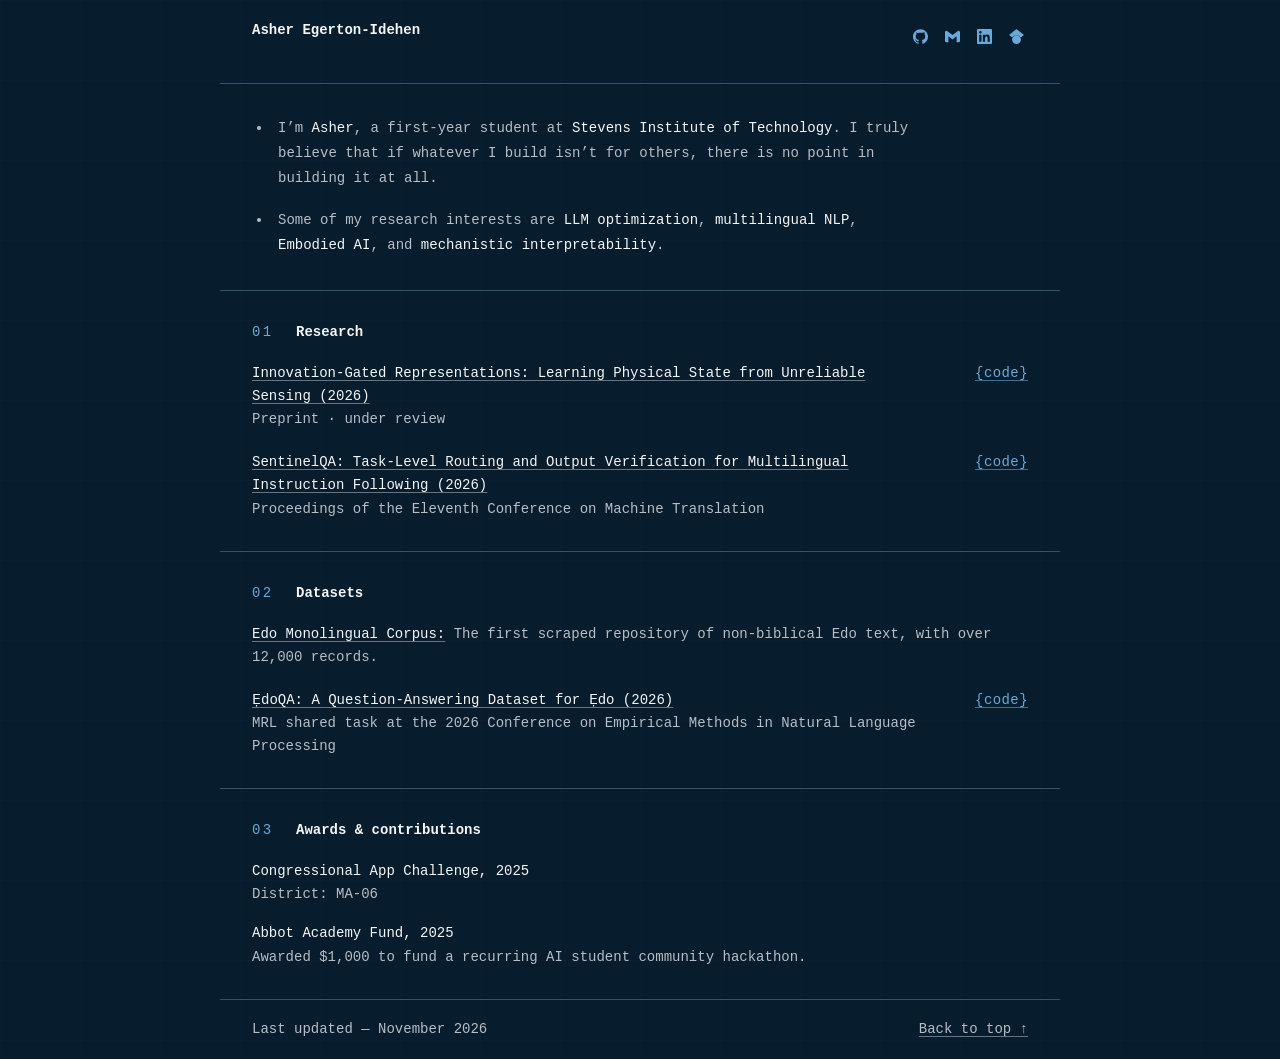
==== index.html @ d7df7f30 "edits" ====
<!doctype html>
<html lang="en">
  <head>
    <meta charset="UTF-8" />
    <meta name="viewport" content="width=device-width, initial-scale=1.0" />
    <meta name="google-site-verification" content="DJF_JwgvWjch7w2VTW02eeQmT7Ot7f7ZfpqR1-8GOWg" />
    <meta
      name="description"
      content="The personal website of Asher Egerton-Idehen — research, datasets, and awards."
    />
    <title>Asher Egerton-Idehen</title>
    <!-- Bump this version whenever styles.css changes to avoid stale browser caches. -->
    <link rel="stylesheet" href="styles.css?v=20261101-4" />
  </head>
  <body>
    <main class="page-shell">
      <header class="site-header">
        <a class="wordmark" href="#top" id="top" aria-label="Back to top">
          <span class="name">Asher Egerton-Idehen</span>
        </a>

        <nav class="social-grid" aria-label="Social links">
          <a href="https://github.com/asheregertonidehen" target="_blank" rel="noreferrer" aria-label="GitHub"><svg aria-hidden="true" focusable="false" viewBox="0 0 24 24"><path d="M12 .297c-6.63 0-12 5.373-12 12 0 5.303 3.438 9.8 8.205 11.385.6.113.82-.258.82-.577 0-.285-.01-1.04-.015-2.04-3.338.724-4.042-1.61-4.042-1.61C4.422 18.07 3.633 17.7 3.633 17.7c-1.087-.744.084-.729.084-.729 1.205.084 1.838 1.236 1.838 1.236 1.07 1.835 2.809 1.305 3.495.998.108-.776.417-1.305.76-1.605-2.665-.3-5.466-1.332-5.466-5.93 0-1.31.465-2.38 1.235-3.22-.135-.303-.54-1.523.105-3.176 0 0 1.005-.322 3.3 1.23.96-.267 1.98-.399 3-.405 1.02.006 2.04.138 3 .405 2.28-1.552 3.285-1.23 3.285-1.23.645 1.653.24 2.873.12 3.176.765.84 1.23 1.91 1.23 3.22 0 4.61-2.805 5.625-5.475 5.92.42.36.81 1.096.81 2.22 0 1.606-.015 2.896-.015 3.286 0 .315.21.69.825.57C20.565 22.092 24 17.592 24 12.297c0-6.627-5.373-12-12-12"/></svg></a>
          <a href="mailto:asheregerton1@gmail.com" aria-label="Email"><svg aria-hidden="true" focusable="false" viewBox="0 0 24 24"><path d="M24 5.457v13.909c0 .904-.732 1.636-1.636 1.636h-3.819V11.73L12 16.64l-6.545-4.91v9.273H1.636A1.636 1.636 0 0 1 0 19.366V5.457c0-2.023 2.309-3.178 3.927-1.964L5.455 4.64 12 9.548l6.545-4.91 1.528-1.145C21.69 2.28 24 3.434 24 5.457z"/></svg></a>
          <a href="https://www.linkedin.com/in/asher-egerton-idehen-88896b338/?lipi=urn%3Ali%3Apage%3Ad_flagship3_profile_view_base_contact_details%3BjixC4QGNSNKTmXT0iYVfNg%3D%3D" target="_blank" rel="noreferrer" aria-label="LinkedIn"><svg aria-hidden="true" focusable="false" viewBox="0 0 24 24"><path d="M20.447 20.452h-3.554v-5.569c0-1.328-.027-3.037-1.852-3.037-1.853 0-2.136 1.445-2.136 2.939v5.667H9.351V9h3.414v1.561h.046c.477-.9 1.637-1.85 3.37-1.85 3.601 0 4.267 2.37 4.267 5.455v6.286zM5.337 7.433c-1.144 0-2.063-.926-2.063-2.065 0-1.138.92-2.063 2.063-2.063 1.14 0 2.064.925 2.064 2.063 0 1.139-.925 2.065-2.064 2.065zm1.782 13.019H3.555V9h3.564v11.452zM22.225 0H1.771C.792 0 0 .774 0 1.729v20.542C0 23.227.792 24 1.771 24h20.451C23.2 24 24 23.227 24 22.271V1.729C24 .774 23.2 0 22.222 0h.003z"/></svg></a>
          <a href="https://scholar.google.com/citations?user=6C7gYdUAAAAJ&amp;hl=en" target="_blank" rel="noreferrer" aria-label="Google Scholar"><svg aria-hidden="true" focusable="false" viewBox="0 0 24 24"><path d="M5.242 13.769L0 9.5 12 0l12 9.5-5.242 4.269C17.548 11.249 14.978 9.5 12 9.5c-2.977 0-5.548 1.748-6.758 4.269zM12 10a7 7 0 1 0 0 14 7 7 0 0 0 0-14z"/></svg></a>
        </nav>
      </header>

      <section class="intro ruled-section" aria-label="About me">
        <ul class="intro-list">
          <li>
            <p>I’m <strong>Asher</strong>, a first-year student at <strong>Stevens Institute of Technology</strong>. I truly believe that if whatever I build isn’t for others, there is no point in building it at all.</p>
          </li>
          <li>
            <p>Some of my research interests are <strong>LLM optimization</strong>, <strong>multilingual NLP</strong>, <strong>Embodied AI</strong>, and <strong>mechanistic interpretability</strong>.</p>
          </li>
        </ul>
      </section>

      <section class="ruled-section" id="research">
        <div class="section-heading">
          <p>01</p>
          <h2>Research</h2>
        </div>
        <ul class="project-list research-list">
          <li>
            <p><a class="title-link" href="papers/igr.pdf" target="_blank" rel="noreferrer">Innovation-Gated Representations: Learning Physical State from Unreliable Sensing (2026)</a><br /><span class="venue">Preprint · under review</span></p>
            <a class="file-link" href="https://github.com/asheregertonidehen/IGR" target="_blank" rel="noreferrer" aria-label="View Innovation-Gated Representations code">{code}</a>
          </li>
          <li>
            <p><a class="title-link" href="https://aclanthology.org/2026.wmt-main.127.pdf" target="_blank" rel="noreferrer">SentinelQA: Task-Level Routing and Output Verification for Multilingual Instruction Following (2026)</a><br /><span class="venue">Proceedings of the Eleventh Conference on Machine Translation</span></p>
            <a class="file-link" href="https://github.com/asheregertonidehen/sentinelqa" target="_blank" rel="noreferrer" aria-label="View SentinelQA code">{code}</a>
          </li>
        </ul>
      </section>

      <section class="ruled-section" id="datasets">
        <div class="section-heading">
          <p>02</p>
          <h2>Datasets</h2>
        </div>
        <ul class="project-list">
          <li>
            <p><a class="title-link" href="https://github.com/asheregertonidehen/edo-monolingual-corpus" target="_blank" rel="noreferrer">Edo Monolingual Corpus:</a> The first scraped repository of non-biblical Edo text, with over 12,000 records.</p>
          </li>
          <li>
            <p><a class="title-link" href="papers/biniqa.pdf" target="_blank" rel="noreferrer">ẸdoQA: A Question-Answering Dataset for Ẹdo (2026)</a><br /><span class="venue">MRL shared task at the 2026 Conference on Empirical Methods in Natural Language Processing</span></p>
            <a class="file-link" href="https://github.com/asheregertonidehen/edoqa" target="_blank" rel="noreferrer" aria-label="View ẸdoQA code">{code}</a>
          </li>
        </ul>
      </section>

      <section class="ruled-section" id="awards">
        <div class="section-heading">
          <p>03</p>
          <h2>Awards &amp; contributions</h2>
        </div>
        <ul class="plain-list">
          <li><strong>Congressional App Challenge, 2025</strong><br />District: MA-06</li>
          <li><strong>Abbot Academy Fund, 2025</strong><br />Awarded $1,000 to fund a recurring AI student community hackathon.</li>
        </ul>
      </section>

      <footer>
        <p>Last updated — November 2026</p>
        <a href="#top">Back to top ↑</a>
      </footer>
    </main>
  </body>
</html>
---- styles.css ----
:root {
  --ink: #f5f6f7;
  --muted: #b7bec5;
  --blue: #6aa9d9;
  --deep-blue: #071c2d;
  --line-strong: rgba(129, 186, 225, 0.36);
  --grid: rgba(89, 153, 196, 0.025);
}

* { box-sizing: border-box; }

html { scroll-behavior: smooth; }

body {
  margin: 0;
  min-width: 320px;
  color: var(--muted);
  background-color: var(--deep-blue);
  background-image:
    linear-gradient(var(--grid) 1px, transparent 1px),
    linear-gradient(90deg, var(--grid) 1px, transparent 1px);
  background-size: 80px 80px;
  font-family: ui-monospace, "SFMono-Regular", Consolas, "Liberation Mono", monospace;
  font-size: 14px;
  line-height: 1.65;
}

a { color: inherit; }

.page-shell {
  width: min(840px, calc(100% - 48px));
  margin: 0 auto;
}

.site-header {
  display: grid;
  grid-template-columns: minmax(0, 1fr) auto;
  align-items: start;
  gap: 16px;
  min-height: 84px;
  padding: 22px 32px;
  border-bottom: 1px solid var(--line-strong);
}

.wordmark {
  display: flex;
  flex-direction: column;
  color: var(--ink);
  text-decoration: none;
}

.section-heading p {
  margin: 0;
  color: var(--blue);
  font-size: inherit;
  letter-spacing: .16em;
  text-transform: uppercase;
}

.name {
  font-size: inherit;
  font-weight: 700;
  letter-spacing: 0;
  line-height: 1.25;
}

.social-grid {
  display: flex;
  gap: 8px;
  justify-self: end;
  margin: 0;
}

.social-grid a {
  position: relative;
  display: inline-flex;
  align-items: center;
  justify-content: center;
  flex: 0 0 auto;
  min-width: 24px;
  min-height: 28px;
  color: var(--blue);
  text-decoration: none;
  transition: opacity .18s ease;
}

.social-grid svg { width: 15px; height: 15px; fill: currentColor; }
.social-grid a:hover,
.social-grid a:focus-visible { opacity: .7; }
.ruled-section { padding: 30px 32px; border-bottom: 1px solid var(--line-strong); }
.intro { padding-block: 32px; }

.section-heading {
  display: grid;
  grid-template-columns: 32px 1fr;
  gap: 12px;
  align-items: baseline;
  margin-bottom: 18px;
}

h2 {
  margin: 0;
  color: var(--ink);
  font-size: inherit;
  font-weight: 700;
  letter-spacing: 0;
  line-height: inherit;
}

.project-list, .plain-list { margin: 0; padding: 0; list-style: none; }

.intro-list { max-width: 680px; margin: 0; padding-left: 20px; line-height: 1.8; }
.intro-list li { padding-left: 6px; }
.intro-list li + li { margin-top: 16px; }
.intro-list li::marker { color: var(--muted); }
.intro-list p { margin: 0; }

.project-list li {
  display: grid;
  grid-template-columns: 1fr auto;
  gap: 18px;
  align-items: start;
  padding: 0 0 20px;
}
.project-list li:last-child { padding-bottom: 0; }

.project-list p { margin: 0; }
strong { color: var(--ink); font-weight: 500; }
.title-link { color: var(--ink); font-weight: 500; text-decoration: none; }
.title-link:hover, .title-link:focus-visible { text-decoration: underline; text-underline-offset: 3px; }
.venue { color: var(--muted); font-weight: 400; }

.file-link, .status {
  min-width: 84px;
  color: var(--blue);
  font-size: inherit;
  letter-spacing: .03em;
  text-align: right;
  text-decoration: none;
}

.file-link:hover, .file-link:focus-visible { text-decoration: underline; }

.plain-list li { padding: 0 0 16px; }
.plain-list li:last-child { padding-bottom: 0; }

footer { display: flex; justify-content: space-between; padding: 18px 32px; color: var(--muted); font-size: inherit; }
footer p { margin: 0; }
footer a { text-decoration: none; }

.title-link, .file-link, .social-grid a, footer a {
  text-decoration: underline;
  text-decoration-color: rgba(183, 190, 197, 0.55);
  text-decoration-thickness: 1px;
  text-underline-offset: 3px;
}

.file-link[aria-label$="code"] { text-decoration-color: #3f6f94; }

@media (max-width: 640px) {
  .page-shell { width: calc(100% - 24px); }
  .site-header { padding: 20px 18px; }
  .ruled-section { padding: 26px 18px; }
  .intro { padding-block: 28px; }
  .section-heading { grid-template-columns: 28px 1fr; gap: 8px; }
  .project-list li { grid-template-columns: 1fr; gap: 12px; }
  .file-link, .status { text-align: left; }
  footer { padding: 18px; }
}

@media (prefers-reduced-motion: reduce) {
  html { scroll-behavior: auto; }
}
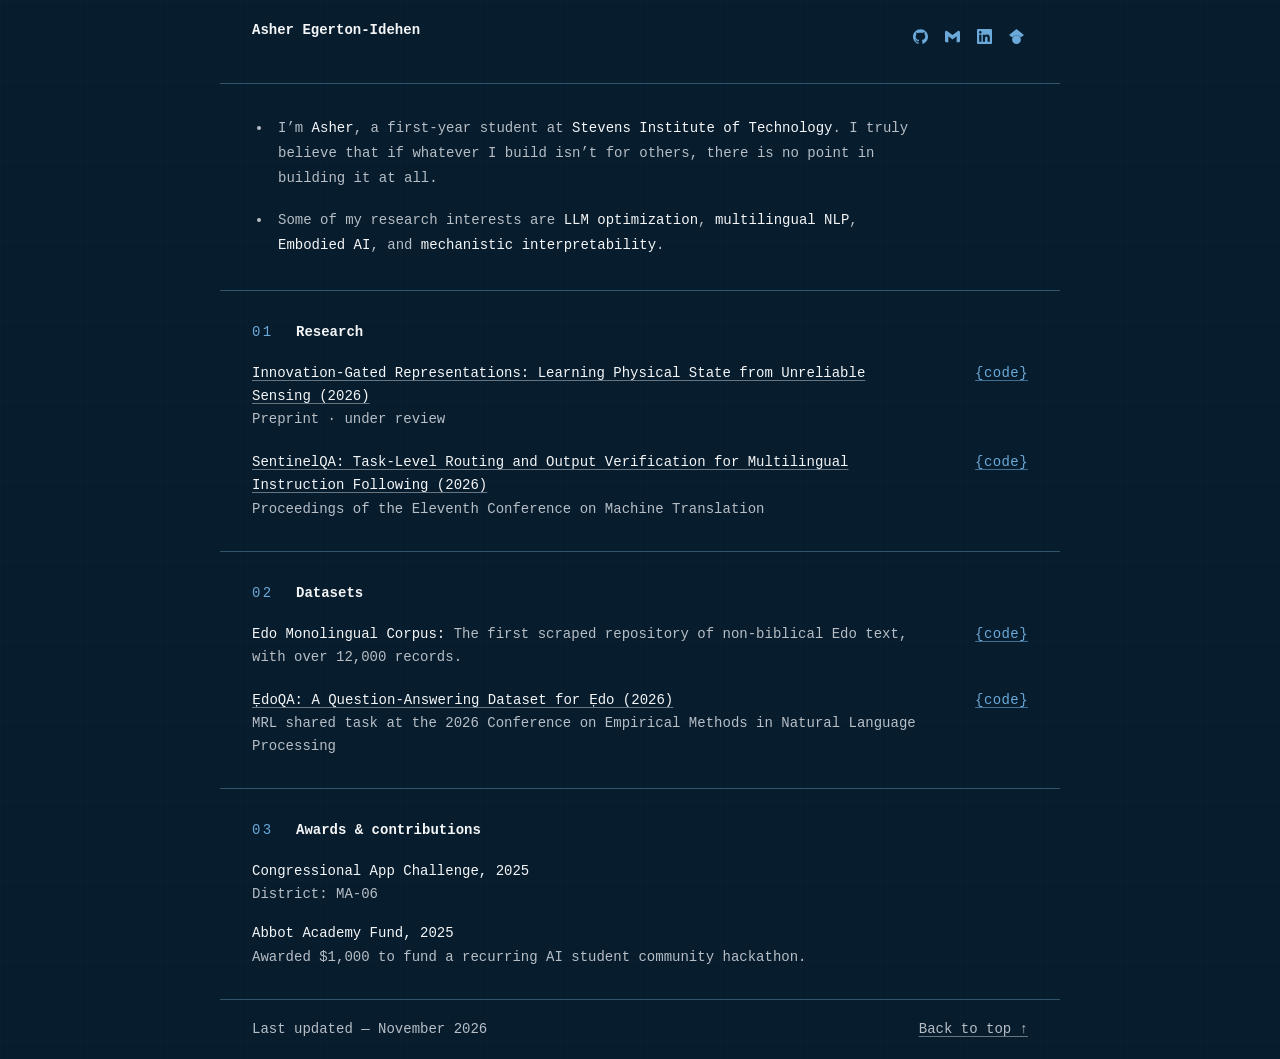
==== commit 3a22e41d: "edits" ====
--- a/index.html
+++ b/index.html
@@ -62,7 +62,8 @@
         </div>
         <ul class="project-list">
           <li>
-            <p><a class="title-link" href="https://github.com/asheregertonidehen/edo-monolingual-corpus" target="_blank" rel="noreferrer">Edo Monolingual Corpus:</a> The first scraped repository of non-biblical Edo text, with over 12,000 records.</p>
+            <p><strong>Edo Monolingual Corpus:</strong> The first scraped repository of non-biblical Edo text, with over 12,000 records.</p>
+            <a class="file-link" href="https://github.com/asheregertonidehen/edo-monolingual-corpus" target="_blank" rel="noreferrer" aria-label="View Edo Monolingual Corpus code">{code}</a>
           </li>
           <li>
             <p><a class="title-link" href="papers/biniqa.pdf" target="_blank" rel="noreferrer">ẸdoQA: A Question-Answering Dataset for Ẹdo (2026)</a><br /><span class="venue">MRL shared task at the 2026 Conference on Empirical Methods in Natural Language Processing</span></p>
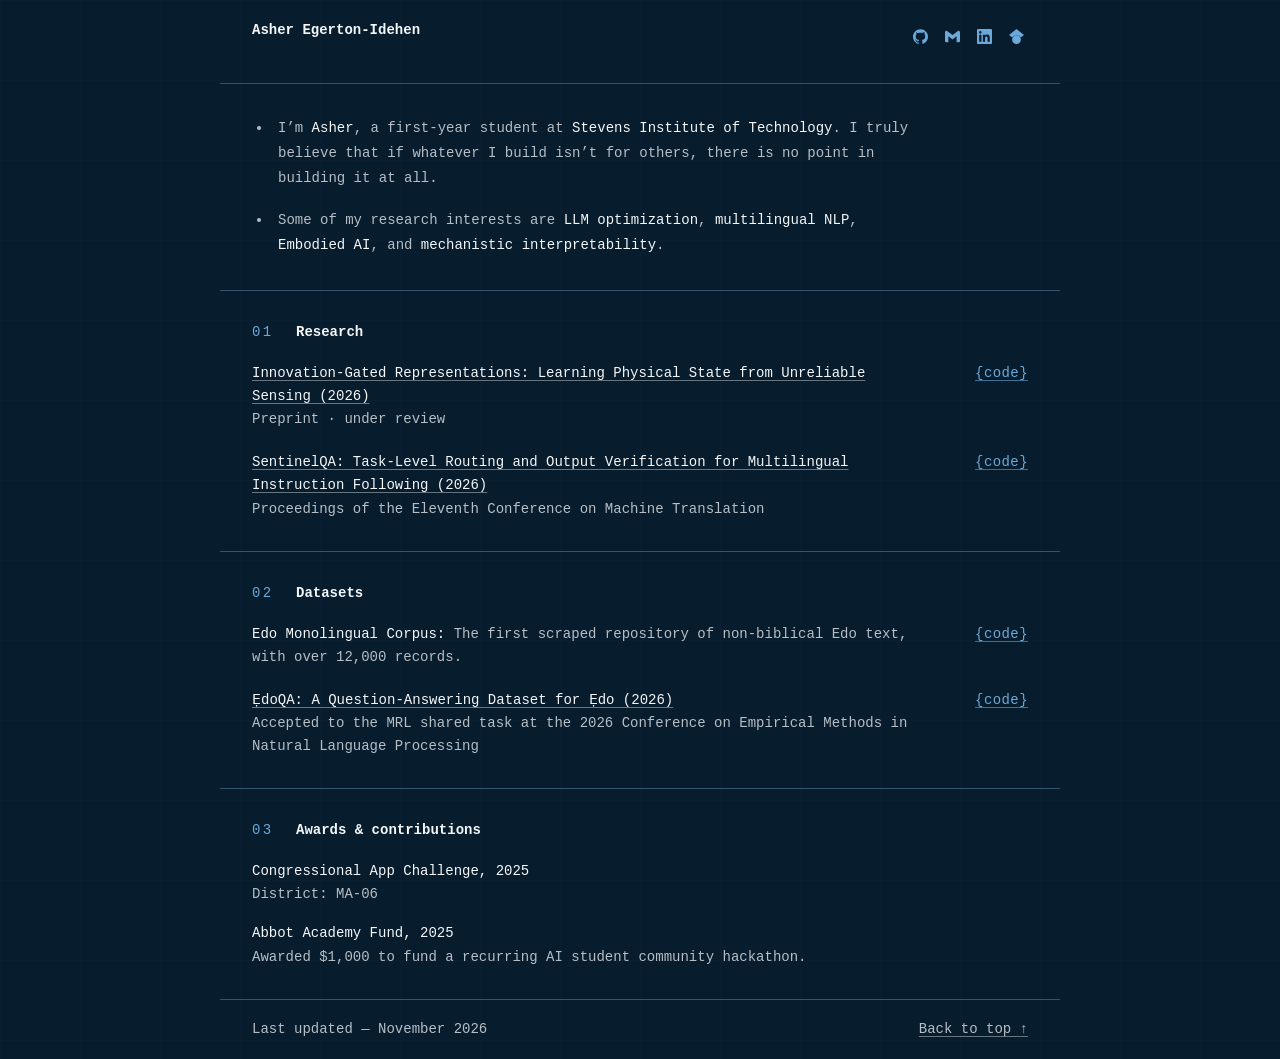
==== commit 0011b8c8: "edits" ====
--- a/index.html
+++ b/index.html
@@ -66,7 +66,7 @@
             <a class="file-link" href="https://github.com/asheregertonidehen/edo-monolingual-corpus" target="_blank" rel="noreferrer" aria-label="View Edo Monolingual Corpus code">{code}</a>
           </li>
           <li>
-            <p><a class="title-link" href="papers/biniqa.pdf" target="_blank" rel="noreferrer">ẸdoQA: A Question-Answering Dataset for Ẹdo (2026)</a><br /><span class="venue">MRL shared task at the 2026 Conference on Empirical Methods in Natural Language Processing</span></p>
+            <p><a class="title-link" href="papers/biniqa.pdf" target="_blank" rel="noreferrer">ẸdoQA: A Question-Answering Dataset for Ẹdo (2026)</a><br /><span class="venue">Accepted to the MRL shared task at the 2026 Conference on Empirical Methods in Natural Language Processing</span></p>
             <a class="file-link" href="https://github.com/asheregertonidehen/edoqa" target="_blank" rel="noreferrer" aria-label="View ẸdoQA code">{code}</a>
           </li>
         </ul>
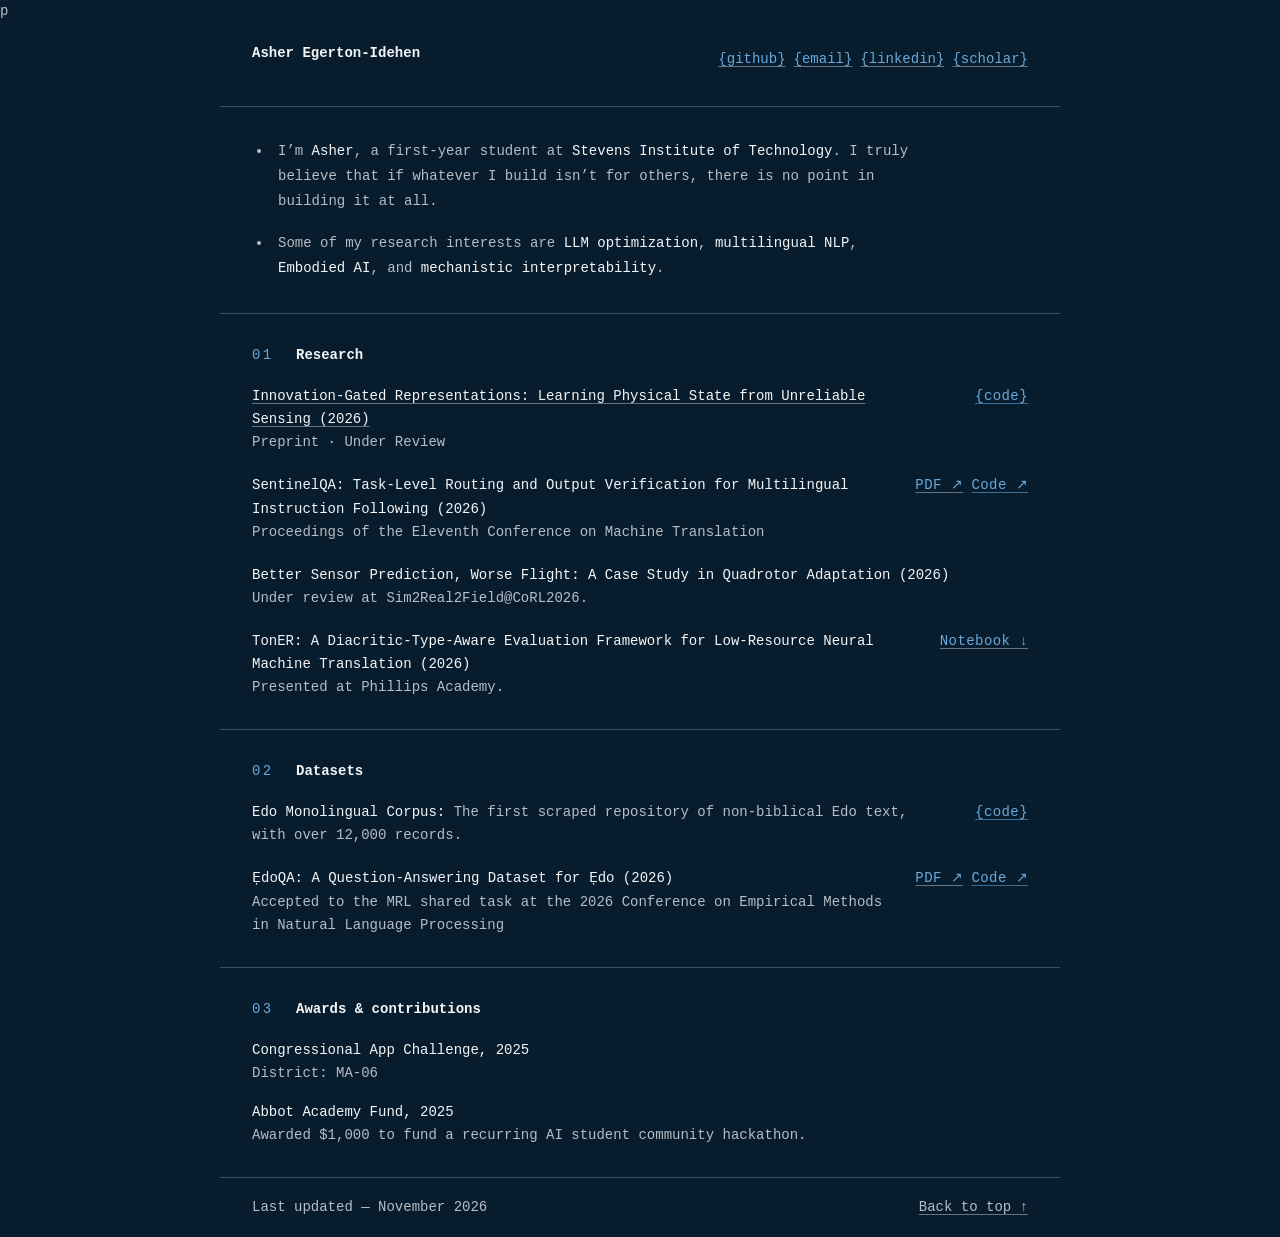
==== commit c7832f2b: "edits" ====
--- a/index.html
+++ b/index.html
@@ -1,4 +1,4 @@
-<!doctype html>
+p<!doctype html>
 <html lang="en">
   <head>
     <meta charset="UTF-8" />
@@ -9,8 +9,7 @@
       content="The personal website of Asher Egerton-Idehen — research, datasets, and awards."
     />
     <title>Asher Egerton-Idehen</title>
-    <!-- Bump this version whenever styles.css changes to avoid stale browser caches. -->
-    <link rel="stylesheet" href="styles.css?v=20261101-4" />
+    <link rel="stylesheet" href="styles.css" />
   </head>
   <body>
     <main class="page-shell">
@@ -20,10 +19,10 @@
         </a>
 
         <nav class="social-grid" aria-label="Social links">
-          <a href="https://github.com/asheregertonidehen" target="_blank" rel="noreferrer" aria-label="GitHub"><svg aria-hidden="true" focusable="false" viewBox="0 0 24 24"><path d="M12 .297c-6.63 0-12 5.373-12 12 0 5.303 3.438 9.8 8.205 11.385.6.113.82-.258.82-.577 0-.285-.01-1.04-.015-2.04-3.338.724-4.042-1.61-4.042-1.61C4.422 18.07 3.633 17.7 3.633 17.7c-1.087-.744.084-.729.084-.729 1.205.084 1.838 1.236 1.838 1.236 1.07 1.835 2.809 1.305 3.495.998.108-.776.417-1.305.76-1.605-2.665-.3-5.466-1.332-5.466-5.93 0-1.31.465-2.38 1.235-3.22-.135-.303-.54-1.523.105-3.176 0 0 1.005-.322 3.3 1.23.96-.267 1.98-.399 3-.405 1.02.006 2.04.138 3 .405 2.28-1.552 3.285-1.23 3.285-1.23.645 1.653.24 2.873.12 3.176.765.84 1.23 1.91 1.23 3.22 0 4.61-2.805 5.625-5.475 5.92.42.36.81 1.096.81 2.22 0 1.606-.015 2.896-.015 3.286 0 .315.21.69.825.57C20.565 22.092 24 17.592 24 12.297c0-6.627-5.373-12-12-12"/></svg></a>
-          <a href="mailto:asheregerton1@gmail.com" aria-label="Email"><svg aria-hidden="true" focusable="false" viewBox="0 0 24 24"><path d="M24 5.457v13.909c0 .904-.732 1.636-1.636 1.636h-3.819V11.73L12 16.64l-6.545-4.91v9.273H1.636A1.636 1.636 0 0 1 0 19.366V5.457c0-2.023 2.309-3.178 3.927-1.964L5.455 4.64 12 9.548l6.545-4.91 1.528-1.145C21.69 2.28 24 3.434 24 5.457z"/></svg></a>
-          <a href="https://www.linkedin.com/in/asher-egerton-idehen-88896b338/?lipi=urn%3Ali%3Apage%3Ad_flagship3_profile_view_base_contact_details%3BjixC4QGNSNKTmXT0iYVfNg%3D%3D" target="_blank" rel="noreferrer" aria-label="LinkedIn"><svg aria-hidden="true" focusable="false" viewBox="0 0 24 24"><path d="M20.447 20.452h-3.554v-5.569c0-1.328-.027-3.037-1.852-3.037-1.853 0-2.136 1.445-2.136 2.939v5.667H9.351V9h3.414v1.561h.046c.477-.9 1.637-1.85 3.37-1.85 3.601 0 4.267 2.37 4.267 5.455v6.286zM5.337 7.433c-1.144 0-2.063-.926-2.063-2.065 0-1.138.92-2.063 2.063-2.063 1.14 0 2.064.925 2.064 2.063 0 1.139-.925 2.065-2.064 2.065zm1.782 13.019H3.555V9h3.564v11.452zM22.225 0H1.771C.792 0 0 .774 0 1.729v20.542C0 23.227.792 24 1.771 24h20.451C23.2 24 24 23.227 24 22.271V1.729C24 .774 23.2 0 22.222 0h.003z"/></svg></a>
-          <a href="https://scholar.google.com/citations?user=6C7gYdUAAAAJ&amp;hl=en" target="_blank" rel="noreferrer" aria-label="Google Scholar"><svg aria-hidden="true" focusable="false" viewBox="0 0 24 24"><path d="M5.242 13.769L0 9.5 12 0l12 9.5-5.242 4.269C17.548 11.249 14.978 9.5 12 9.5c-2.977 0-5.548 1.748-6.758 4.269zM12 10a7 7 0 1 0 0 14 7 7 0 0 0 0-14z"/></svg></a>
+          <a href="https://github.com/asheregertonidehen" target="_blank" rel="noreferrer">{github}</a>
+          <a href="mailto:asheregerton1@gmail.com">{email}</a>
+          <a href="https://www.linkedin.com/in/asher-egerton-idehen-88896b338/?lipi=urn%3Ali%3Apage%3Ad_flagship3_profile_view_base_contact_details%3BjixC4QGNSNKTmXT0iYVfNg%3D%3D" target="_blank" rel="noreferrer">{linkedin}</a>
+          <a href="https://scholar.google.com/citations?user=6C7gYdUAAAAJ&amp;hl=en" target="_blank" rel="noreferrer">{scholar}</a>
         </nav>
       </header>
 
@@ -45,12 +44,22 @@
         </div>
         <ul class="project-list research-list">
           <li>
-            <p><a class="title-link" href="papers/igr.pdf" target="_blank" rel="noreferrer">Innovation-Gated Representations: Learning Physical State from Unreliable Sensing (2026)</a><br /><span class="venue">Preprint · under review</span></p>
+            <p><a class="title-link" href="papers/igr.pdf" target="_blank" rel="noreferrer">Innovation-Gated Representations: Learning Physical State from Unreliable Sensing (2026)</a><br /><span class="venue">Preprint · Under Review</span></p>
             <a class="file-link" href="https://github.com/asheregertonidehen/IGR" target="_blank" rel="noreferrer" aria-label="View Innovation-Gated Representations code">{code}</a>
           </li>
           <li>
-            <p><a class="title-link" href="https://aclanthology.org/2026.wmt-main.127.pdf" target="_blank" rel="noreferrer">SentinelQA: Task-Level Routing and Output Verification for Multilingual Instruction Following (2026)</a><br /><span class="venue">Proceedings of the Eleventh Conference on Machine Translation</span></p>
-            <a class="file-link" href="https://github.com/asheregertonidehen/sentinelqa" target="_blank" rel="noreferrer" aria-label="View SentinelQA code">{code}</a>
+            <p><strong>SentinelQA: Task-Level Routing and Output Verification for Multilingual Instruction Following (2026)</strong><br /><span class="venue">Proceedings of the Eleventh Conference on Machine Translation</span></p>
+            <div class="project-links">
+              <a class="file-link" href="https://aclanthology.org/2026.wmt-main.127.pdf" target="_blank" rel="noreferrer" aria-label="Open the SentinelQA proceedings PDF">PDF ↗</a>
+              <a class="file-link" href="https://github.com/asheregertonidehen/sentinelqa" target="_blank" rel="noreferrer" aria-label="View SentinelQA code">Code ↗</a>
+            </div>
+          </li>
+          <li>
+            <p><strong>Better Sensor Prediction, Worse Flight: A Case Study in Quadrotor Adaptation (2026)</strong><br />Under review at Sim2Real2Field@CoRL2026.</p>
+          </li>
+          <li>
+            <p><strong>TonER: A Diacritic-Type-Aware Evaluation Framework for Low-Resource Neural Machine Translation (2026)</strong><br />Presented at Phillips Academy.</p>
+            <a class="file-link" href="papers/toner.ipynb" download aria-label="Download the TonER notebook">Notebook ↓</a>
           </li>
         </ul>
       </section>
@@ -66,8 +75,11 @@
             <a class="file-link" href="https://github.com/asheregertonidehen/edo-monolingual-corpus" target="_blank" rel="noreferrer" aria-label="View Edo Monolingual Corpus code">{code}</a>
           </li>
           <li>
-            <p><a class="title-link" href="papers/biniqa.pdf" target="_blank" rel="noreferrer">ẸdoQA: A Question-Answering Dataset for Ẹdo (2026)</a><br /><span class="venue">Accepted to the MRL shared task at the 2026 Conference on Empirical Methods in Natural Language Processing</span></p>
-            <a class="file-link" href="https://github.com/asheregertonidehen/edoqa" target="_blank" rel="noreferrer" aria-label="View ẸdoQA code">{code}</a>
+            <p><strong>ẸdoQA: A Question-Answering Dataset for Ẹdo (2026)</strong><br /><span class="venue">Accepted to the MRL shared task at the 2026 Conference on Empirical Methods in Natural Language Processing</span></p>
+            <div class="project-links">
+              <a class="file-link" href="papers/biniqa.pdf" target="_blank" rel="noreferrer" aria-label="Open the ẸdoQA PDF">PDF ↗</a>
+              <a class="file-link" href="https://github.com/asheregertonidehen/edoqa" target="_blank" rel="noreferrer" aria-label="View ẸdoQA code">Code ↗</a>
+            </div>
           </li>
         </ul>
       </section>
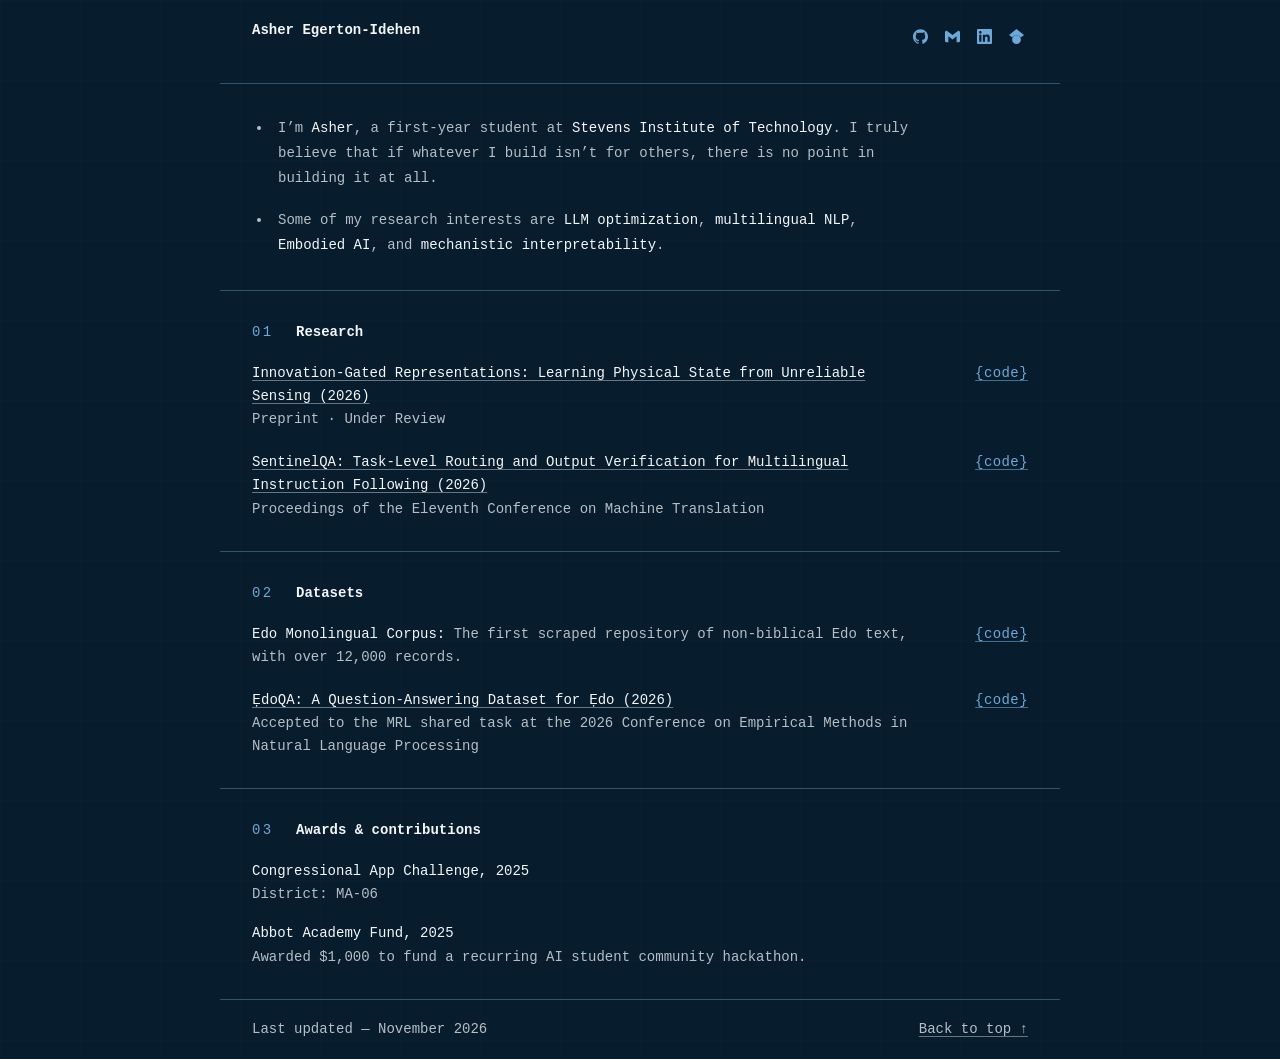
==== commit 0df7962c: "edits" ====
--- a/index.html
+++ b/index.html
@@ -1,4 +1,4 @@
-p<!doctype html>
+<!doctype html>
 <html lang="en">
   <head>
     <meta charset="UTF-8" />
@@ -9,7 +9,8 @@
       content="The personal website of Asher Egerton-Idehen — research, datasets, and awards."
     />
     <title>Asher Egerton-Idehen</title>
-    <link rel="stylesheet" href="styles.css" />
+    <!-- Bump this version whenever styles.css changes to avoid stale browser caches. -->
+    <link rel="stylesheet" href="styles.css?v=20261101-4" />
   </head>
   <body>
     <main class="page-shell">
@@ -19,10 +20,10 @@
         </a>
 
         <nav class="social-grid" aria-label="Social links">
-          <a href="https://github.com/asheregertonidehen" target="_blank" rel="noreferrer">{github}</a>
-          <a href="mailto:asheregerton1@gmail.com">{email}</a>
-          <a href="https://www.linkedin.com/in/asher-egerton-idehen-88896b338/?lipi=urn%3Ali%3Apage%3Ad_flagship3_profile_view_base_contact_details%3BjixC4QGNSNKTmXT0iYVfNg%3D%3D" target="_blank" rel="noreferrer">{linkedin}</a>
-          <a href="https://scholar.google.com/citations?user=6C7gYdUAAAAJ&amp;hl=en" target="_blank" rel="noreferrer">{scholar}</a>
+          <a href="https://github.com/asheregertonidehen" target="_blank" rel="noreferrer" aria-label="GitHub"><svg aria-hidden="true" focusable="false" viewBox="0 0 24 24"><path d="M12 .297c-6.63 0-12 5.373-12 12 0 5.303 3.438 9.8 8.205 11.385.6.113.82-.258.82-.577 0-.285-.01-1.04-.015-2.04-3.338.724-4.042-1.61-4.042-1.61C4.422 18.07 3.633 17.7 3.633 17.7c-1.087-.744.084-.729.084-.729 1.205.084 1.838 1.236 1.838 1.236 1.07 1.835 2.809 1.305 3.495.998.108-.776.417-1.305.76-1.605-2.665-.3-5.466-1.332-5.466-5.93 0-1.31.465-2.38 1.235-3.22-.135-.303-.54-1.523.105-3.176 0 0 1.005-.322 3.3 1.23.96-.267 1.98-.399 3-.405 1.02.006 2.04.138 3 .405 2.28-1.552 3.285-1.23 3.285-1.23.645 1.653.24 2.873.12 3.176.765.84 1.23 1.91 1.23 3.22 0 4.61-2.805 5.625-5.475 5.92.42.36.81 1.096.81 2.22 0 1.606-.015 2.896-.015 3.286 0 .315.21.69.825.57C20.565 22.092 24 17.592 24 12.297c0-6.627-5.373-12-12-12"/></svg></a>
+          <a href="mailto:asheregerton1@gmail.com" aria-label="Email"><svg aria-hidden="true" focusable="false" viewBox="0 0 24 24"><path d="M24 5.457v13.909c0 .904-.732 1.636-1.636 1.636h-3.819V11.73L12 16.64l-6.545-4.91v9.273H1.636A1.636 1.636 0 0 1 0 19.366V5.457c0-2.023 2.309-3.178 3.927-1.964L5.455 4.64 12 9.548l6.545-4.91 1.528-1.145C21.69 2.28 24 3.434 24 5.457z"/></svg></a>
+          <a href="https://www.linkedin.com/in/asher-egerton-idehen-88896b338/?lipi=urn%3Ali%3Apage%3Ad_flagship3_profile_view_base_contact_details%3BjixC4QGNSNKTmXT0iYVfNg%3D%3D" target="_blank" rel="noreferrer" aria-label="LinkedIn"><svg aria-hidden="true" focusable="false" viewBox="0 0 24 24"><path d="M20.447 20.452h-3.554v-5.569c0-1.328-.027-3.037-1.852-3.037-1.853 0-2.136 1.445-2.136 2.939v5.667H9.351V9h3.414v1.561h.046c.477-.9 1.637-1.85 3.37-1.85 3.601 0 4.267 2.37 4.267 5.455v6.286zM5.337 7.433c-1.144 0-2.063-.926-2.063-2.065 0-1.138.92-2.063 2.063-2.063 1.14 0 2.064.925 2.064 2.063 0 1.139-.925 2.065-2.064 2.065zm1.782 13.019H3.555V9h3.564v11.452zM22.225 0H1.771C.792 0 0 .774 0 1.729v20.542C0 23.227.792 24 1.771 24h20.451C23.2 24 24 23.227 24 22.271V1.729C24 .774 23.2 0 22.222 0h.003z"/></svg></a>
+          <a href="https://scholar.google.com/citations?user=6C7gYdUAAAAJ&amp;hl=en" target="_blank" rel="noreferrer" aria-label="Google Scholar"><svg aria-hidden="true" focusable="false" viewBox="0 0 24 24"><path d="M5.242 13.769L0 9.5 12 0l12 9.5-5.242 4.269C17.548 11.249 14.978 9.5 12 9.5c-2.977 0-5.548 1.748-6.758 4.269zM12 10a7 7 0 1 0 0 14 7 7 0 0 0 0-14z"/></svg></a>
         </nav>
       </header>
 
@@ -48,18 +49,8 @@
             <a class="file-link" href="https://github.com/asheregertonidehen/IGR" target="_blank" rel="noreferrer" aria-label="View Innovation-Gated Representations code">{code}</a>
           </li>
           <li>
-            <p><strong>SentinelQA: Task-Level Routing and Output Verification for Multilingual Instruction Following (2026)</strong><br /><span class="venue">Proceedings of the Eleventh Conference on Machine Translation</span></p>
-            <div class="project-links">
-              <a class="file-link" href="https://aclanthology.org/2026.wmt-main.127.pdf" target="_blank" rel="noreferrer" aria-label="Open the SentinelQA proceedings PDF">PDF ↗</a>
-              <a class="file-link" href="https://github.com/asheregertonidehen/sentinelqa" target="_blank" rel="noreferrer" aria-label="View SentinelQA code">Code ↗</a>
-            </div>
-          </li>
-          <li>
-            <p><strong>Better Sensor Prediction, Worse Flight: A Case Study in Quadrotor Adaptation (2026)</strong><br />Under review at Sim2Real2Field@CoRL2026.</p>
-          </li>
-          <li>
-            <p><strong>TonER: A Diacritic-Type-Aware Evaluation Framework for Low-Resource Neural Machine Translation (2026)</strong><br />Presented at Phillips Academy.</p>
-            <a class="file-link" href="papers/toner.ipynb" download aria-label="Download the TonER notebook">Notebook ↓</a>
+            <p><a class="title-link" href="https://aclanthology.org/2026.wmt-main.127.pdf" target="_blank" rel="noreferrer">SentinelQA: Task-Level Routing and Output Verification for Multilingual Instruction Following (2026)</a><br /><span class="venue">Proceedings of the Eleventh Conference on Machine Translation</span></p>
+            <a class="file-link" href="https://github.com/asheregertonidehen/sentinelqa" target="_blank" rel="noreferrer" aria-label="View SentinelQA code">{code}</a>
           </li>
         </ul>
       </section>
@@ -75,11 +66,8 @@
             <a class="file-link" href="https://github.com/asheregertonidehen/edo-monolingual-corpus" target="_blank" rel="noreferrer" aria-label="View Edo Monolingual Corpus code">{code}</a>
           </li>
           <li>
-            <p><strong>ẸdoQA: A Question-Answering Dataset for Ẹdo (2026)</strong><br /><span class="venue">Accepted to the MRL shared task at the 2026 Conference on Empirical Methods in Natural Language Processing</span></p>
-            <div class="project-links">
-              <a class="file-link" href="papers/biniqa.pdf" target="_blank" rel="noreferrer" aria-label="Open the ẸdoQA PDF">PDF ↗</a>
-              <a class="file-link" href="https://github.com/asheregertonidehen/edoqa" target="_blank" rel="noreferrer" aria-label="View ẸdoQA code">Code ↗</a>
-            </div>
+            <p><a class="title-link" href="papers/biniqa.pdf" target="_blank" rel="noreferrer">ẸdoQA: A Question-Answering Dataset for Ẹdo (2026)</a><br /><span class="venue">Accepted to the MRL shared task at the 2026 Conference on Empirical Methods in Natural Language Processing</span></p>
+            <a class="file-link" href="https://github.com/asheregertonidehen/edoqa" target="_blank" rel="noreferrer" aria-label="View ẸdoQA code">{code}</a>
           </li>
         </ul>
       </section>
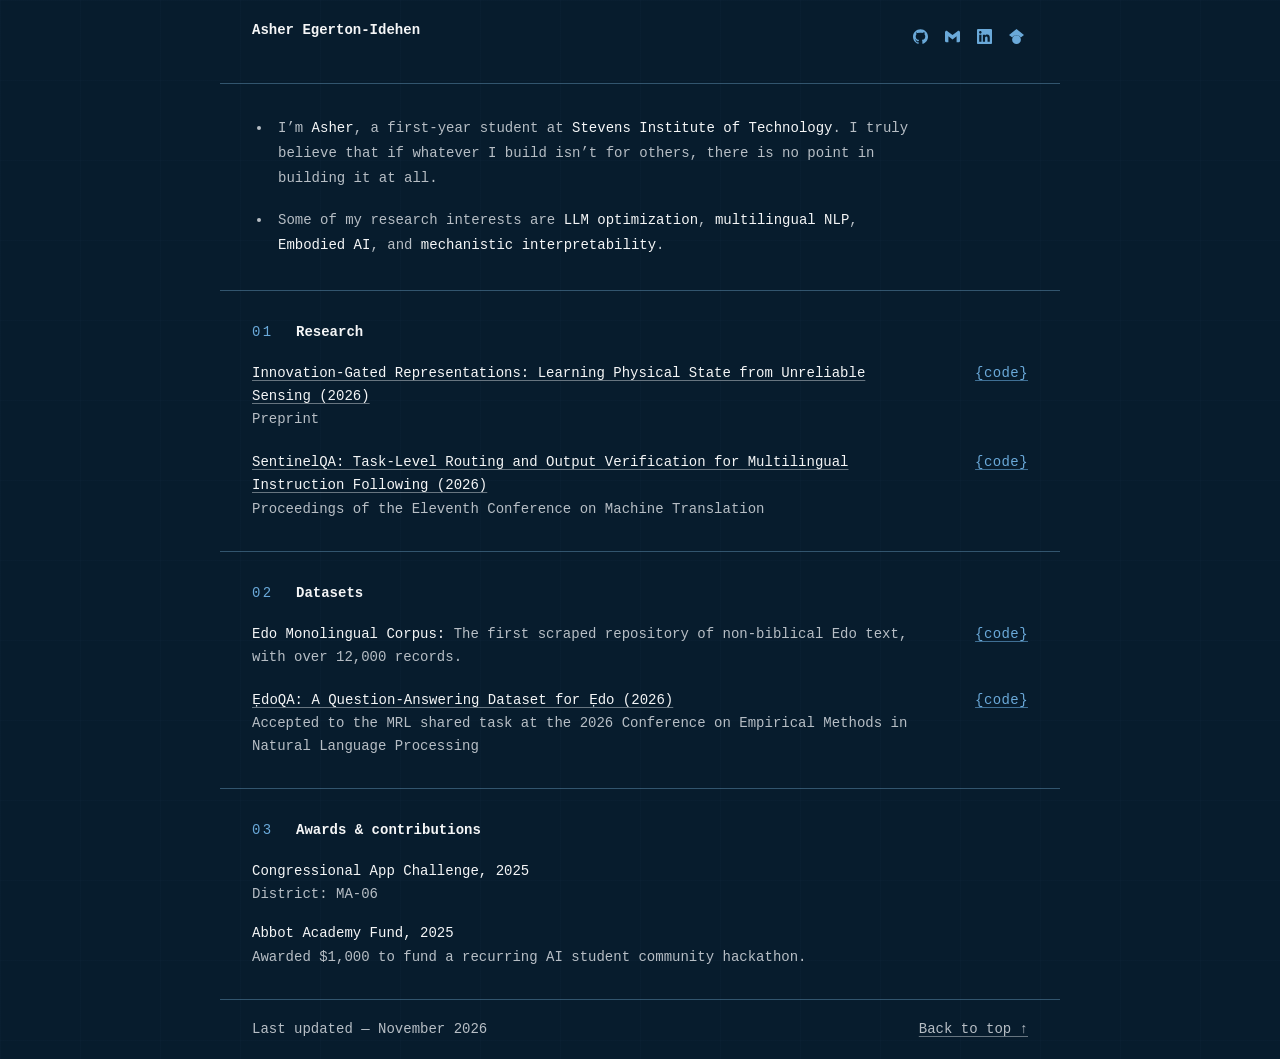
==== commit f558e518: "edits" ====
--- a/index.html
+++ b/index.html
@@ -45,7 +45,7 @@
         </div>
         <ul class="project-list research-list">
           <li>
-            <p><a class="title-link" href="papers/igr.pdf" target="_blank" rel="noreferrer">Innovation-Gated Representations: Learning Physical State from Unreliable Sensing (2026)</a><br /><span class="venue">Preprint · Under Review</span></p>
+            <p><a class="title-link" href="papers/igr.pdf" target="_blank" rel="noreferrer">Innovation-Gated Representations: Learning Physical State from Unreliable Sensing (2026)</a><br /><span class="venue">Preprint</span></p>
             <a class="file-link" href="https://github.com/asheregertonidehen/IGR" target="_blank" rel="noreferrer" aria-label="View Innovation-Gated Representations code">{code}</a>
           </li>
           <li>
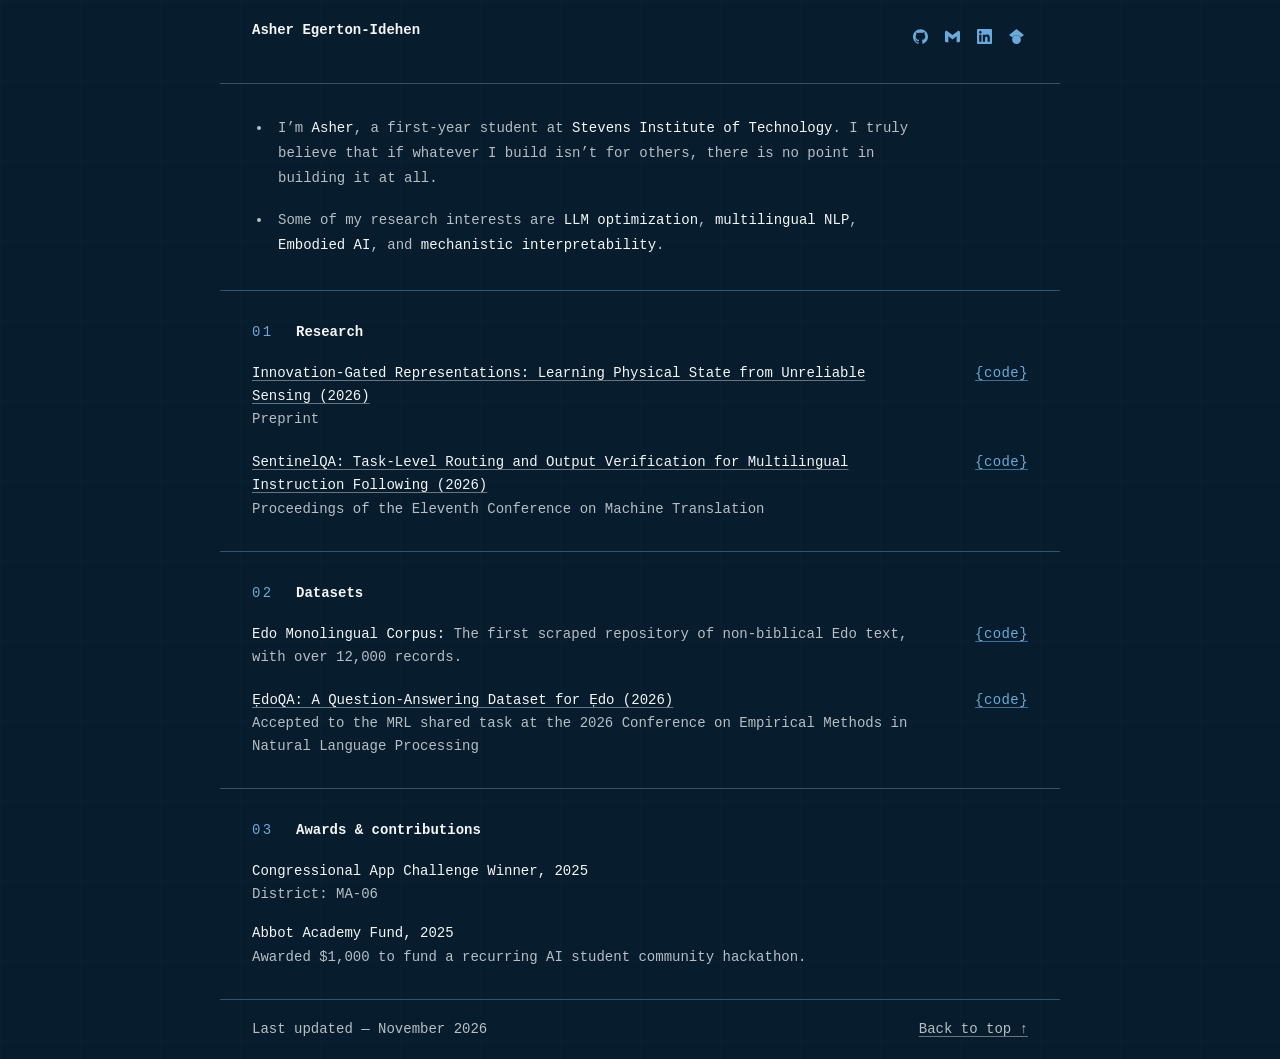
==== commit b5415468: "edits" ====
--- a/index.html
+++ b/index.html
@@ -78,7 +78,7 @@
           <h2>Awards &amp; contributions</h2>
         </div>
         <ul class="plain-list">
-          <li><strong>Congressional App Challenge, 2025</strong><br />District: MA-06</li>
+          <li><strong>Congressional App Challenge Winner, 2025</strong><br />District: MA-06</li>
           <li><strong>Abbot Academy Fund, 2025</strong><br />Awarded $1,000 to fund a recurring AI student community hackathon.</li>
         </ul>
       </section>
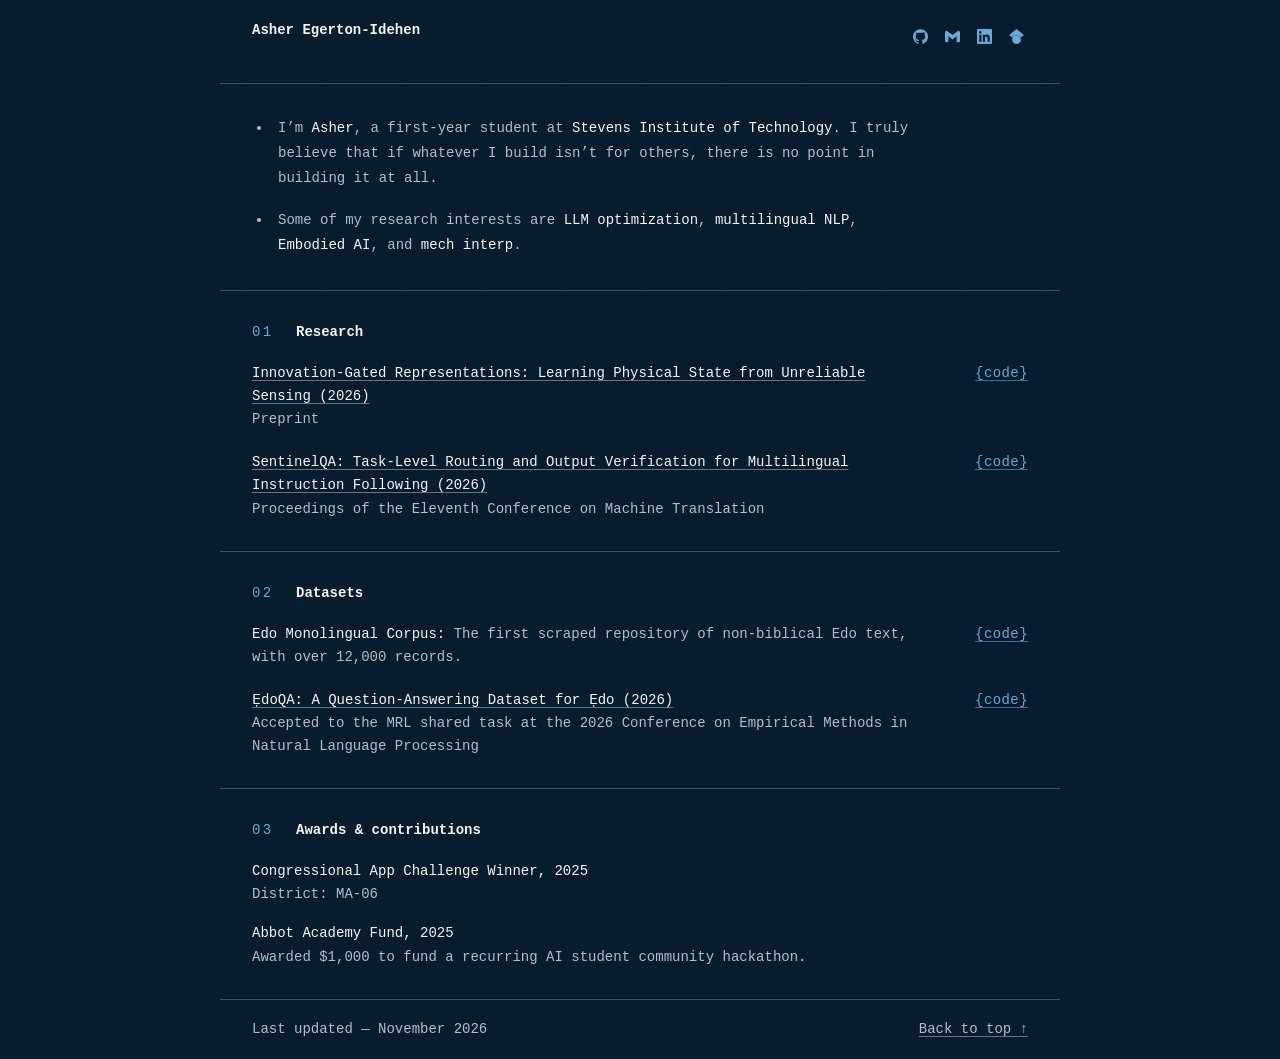
==== commit 85c2c6d6: "edits" ====
--- a/index.html
+++ b/index.html
@@ -33,7 +33,7 @@
             <p>I’m <strong>Asher</strong>, a first-year student at <strong>Stevens Institute of Technology</strong>. I truly believe that if whatever I build isn’t for others, there is no point in building it at all.</p>
           </li>
           <li>
-            <p>Some of my research interests are <strong>LLM optimization</strong>, <strong>multilingual NLP</strong>, <strong>Embodied AI</strong>, and <strong>mechanistic interpretability</strong>.</p>
+            <p>Some of my research interests are <strong>LLM optimization</strong>, <strong>multilingual NLP</strong>, <strong>Embodied AI</strong>, and <strong>mech interp</strong>.</p>
           </li>
         </ul>
       </section>
